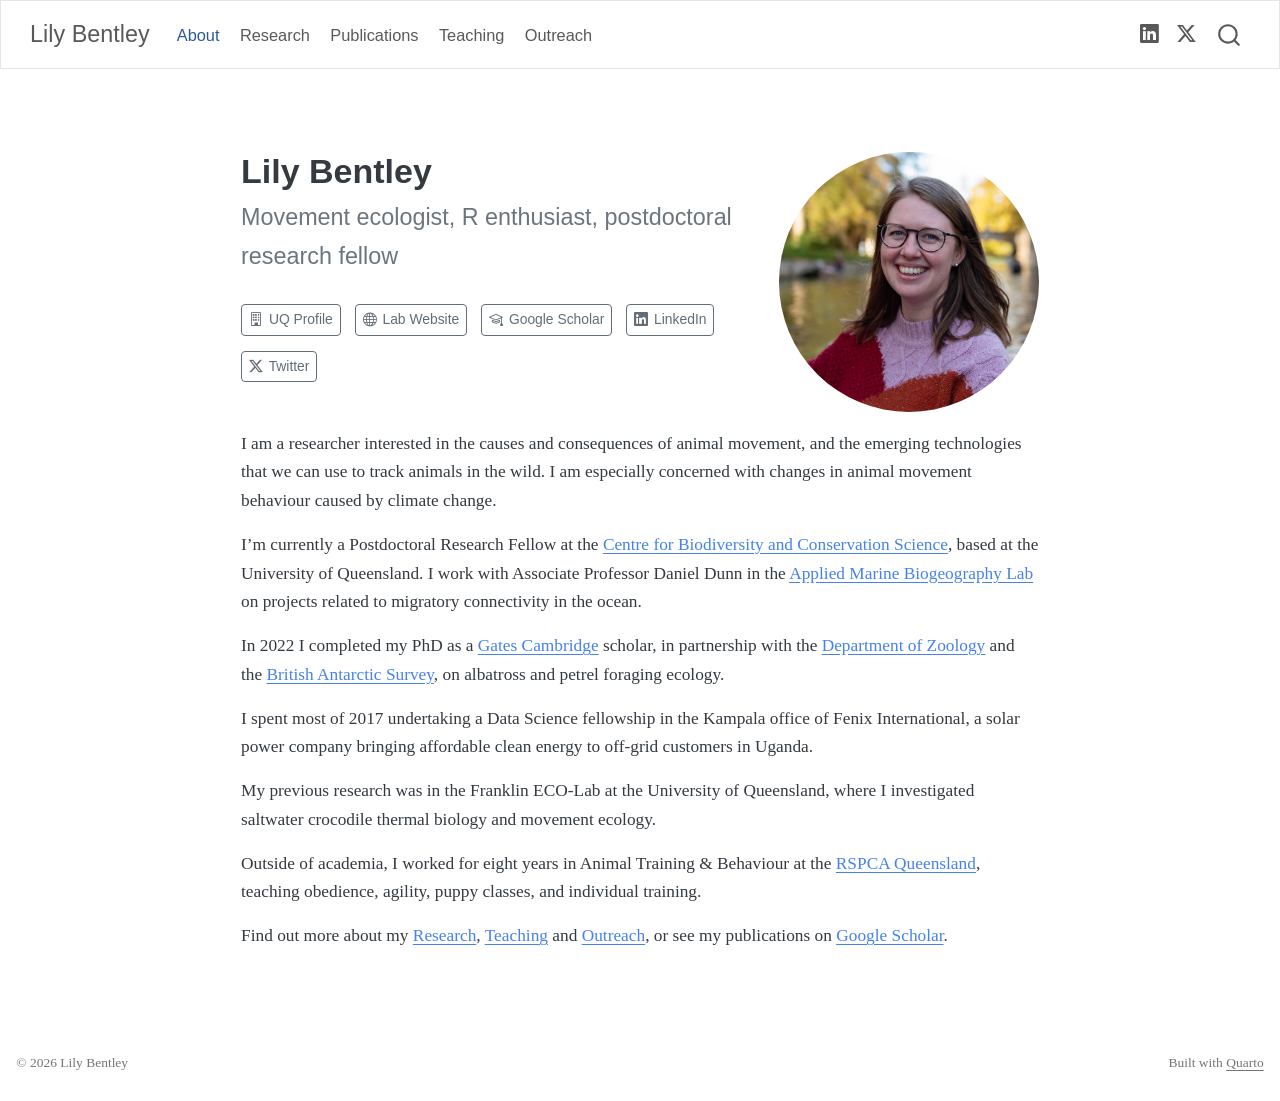
==== docs/index.html @ 76a7fb22 "v1 v1" ====
<!DOCTYPE html>
<html xmlns="http://www.w3.org/1999/xhtml" lang="en" xml:lang="en"><head>

<meta charset="utf-8">
<meta name="generator" content="quarto-1.10.18">

<meta name="viewport" content="width=device-width, initial-scale=1.0, user-scalable=yes">


<title>Lily Bentley</title>
<style>
/* Default styles provided by pandoc.
** See https://pandoc.org/MANUAL.html#variables-for-html for config info.
*/
span.smallcaps{font-variant: small-caps;}
div.columns{display: flex; gap: 1.5em;}
div.column{flex: auto;}
@media screen {
div.columns{gap: min(4vw, 1.5em);}
div.column{overflow-x: auto;}
}
div.hanging-indent{margin-left: 1.5em; text-indent: -1.5em;}
ul.task-list{list-style: none;}
ul.task-list li input[type="checkbox"] {
  width: 0.8em;
  margin: 0 0.8em 0.2em -1em; /* quarto-specific, see https://github.com/quarto-dev/quarto-cli/issues/4556 */ 
  vertical-align: middle;
}
</style>


<script src="site_libs/quarto-nav/quarto-nav.js"></script>
<script src="site_libs/quarto-nav/headroom.min.js"></script>
<script src="site_libs/clipboard/clipboard.min.js"></script>
<script src="site_libs/quarto-search/autocomplete.umd.js"></script>
<script src="site_libs/quarto-search/fuse.min.js"></script>
<script src="site_libs/quarto-search/quarto-search.js"></script>
<meta name="quarto:offset" content="./">
<script src="site_libs/quarto-html/quarto.js" type="module"></script>
<script src="site_libs/quarto-html/tabsets/tabsets.js" type="module"></script>
<script src="site_libs/quarto-html/popper.min.js"></script>
<script src="site_libs/quarto-html/tippy.umd.min.js"></script>
<link href="site_libs/quarto-html/tippy.css" rel="stylesheet">
<link href="site_libs/quarto-html/quarto-syntax-highlighting-64a204ab8560d761af7679ceaba22944.css" rel="stylesheet" id="quarto-text-highlighting-styles">
<script src="site_libs/bootstrap/bootstrap.min.js"></script>
<link href="site_libs/bootstrap/bootstrap-icons.css" rel="stylesheet">
<link href="site_libs/bootstrap/bootstrap-529c26969d27a2a2473a4b9f3bafd9fb.min.css" rel="stylesheet" append-hash="true" id="quarto-bootstrap" data-mode="light">
<script id="quarto-search-options" type="application/json">{
  "location": "navbar",
  "copy-button": false,
  "collapse-after": 3,
  "panel-placement": "end",
  "type": "overlay",
  "limit": 50,
  "keyboard-shortcut": [
    "f",
    "/",
    "s"
  ],
  "show-item-context": false,
  "language": {
    "search-no-results-text": "No results",
    "search-matching-documents-text": "matching documents",
    "search-copy-link-title": "Copy link to search",
    "search-hide-matches-text": "Hide additional matches",
    "search-more-match-text": "more match in this document",
    "search-more-matches-text": "more matches in this document",
    "search-clear-button-title": "Clear",
    "search-text-placeholder": "",
    "search-detached-cancel-button-title": "Cancel",
    "search-submit-button-title": "Submit",
    "search-label": "Search"
  }
}</script>


<link rel="stylesheet" href="styles.css">
</head>

<body class="nav-fixed fullcontent quarto-light">

<div id="quarto-search-results"></div>
  <header id="quarto-header" class="headroom fixed-top">
    <nav class="navbar navbar-expand-lg " data-bs-theme="dark">
      <div class="navbar-container container-fluid">
      <div class="navbar-brand-container mx-auto">
    <a class="navbar-brand" href="./index.html">
    <span class="navbar-title">Lily Bentley</span>
    </a>
  </div>
            <div id="quarto-search" class="" title="Search"></div>
          <button class="navbar-toggler" type="button" data-bs-toggle="collapse" data-bs-target="#navbarCollapse" aria-controls="navbarCollapse" role="menu" aria-expanded="false" aria-label="Toggle navigation" onclick="if (window.quartoToggleHeadroom) { window.quartoToggleHeadroom(); }">
  <span class="navbar-toggler-icon"></span>
</button>
          <div class="collapse navbar-collapse" id="navbarCollapse">
            <ul class="navbar-nav navbar-nav-scroll me-auto">
  <li class="nav-item">
    <a class="nav-link active" href="./index.html" aria-current="page"> 
<span class="menu-text">About</span></a>
  </li>  
  <li class="nav-item">
    <a class="nav-link" href="./research.html"> 
<span class="menu-text">Research</span></a>
  </li>  
  <li class="nav-item">
    <a class="nav-link" href="https://scholar.google.com/citations?user=ZLBy3hIAAAAJ&amp;hl=en"> 
<span class="menu-text">Publications</span></a>
  </li>  
  <li class="nav-item">
    <a class="nav-link" href="./teaching.html"> 
<span class="menu-text">Teaching</span></a>
  </li>  
  <li class="nav-item">
    <a class="nav-link" href="./outreach.html"> 
<span class="menu-text">Outreach</span></a>
  </li>  
</ul>
            <ul class="navbar-nav navbar-nav-scroll ms-auto">
  <li class="nav-item compact">
    <a class="nav-link" href="https://au.linkedin.com/in/lily-bentley-45000776"> <i class="bi bi-linkedin" role="img" aria-label="LinkedIn">
</i> 
<span class="menu-text"></span></a>
  </li>  
  <li class="nav-item compact">
    <a class="nav-link" href="http://www.twitter.com/lilybentley"> <i class="bi bi-twitter-x" role="img" aria-label="X / Twitter">
</i> 
<span class="menu-text"></span></a>
  </li>  
</ul>
          </div> <!-- /navcollapse -->
            <div class="quarto-navbar-tools">
</div>
      </div> <!-- /container-fluid -->
    </nav>
</header>
<!-- content -->
<div id="quarto-content" class="quarto-container page-columns page-rows-contents page-layout-article page-navbar">
<!-- sidebar -->
<!-- margin-sidebar -->
    
<!-- main -->
<main class="content page-columns page-full" id="quarto-document-content">




<div class="quarto-about-solana column-body">
  <div class="about-entity">
    <div class="entity-contents">
      <header id="title-block-header" class="quarto-title-block default">
<div class="quarto-title">
<h1 class="title">Lily Bentley</h1>
<p class="subtitle lead">Movement ecologist, R enthusiast, postdoctoral research fellow</p>
</div>
<div class="quarto-title-meta">
  </div>
</header> <div class="about-links">
  <a href="https://cbcs.centre.uq.edu.au/profile/2253/lily-bentley" class="about-link" rel="" target="">
    <i class="bi bi-building"></i>
     <span class="about-link-text">UQ Profile</span>
  </a>
  <a href="https://www.marinebiogeo.org/the-lab" class="about-link" rel="" target="">
    <i class="bi bi-globe"></i>
     <span class="about-link-text">Lab Website</span>
  </a>
  <a href="https://scholar.google.com/citations?user=ZLBy3hIAAAAJ&amp;hl=en" class="about-link" rel="" target="">
    <i class="bi bi-mortarboard"></i>
     <span class="about-link-text">Google Scholar</span>
  </a>
  <a href="https://au.linkedin.com/in/lily-bentley-45000776" class="about-link" rel="" target="">
    <i class="bi bi-linkedin"></i>
     <span class="about-link-text">LinkedIn</span>
  </a>
  <a href="http://www.twitter.com/lilybentley" class="about-link" rel="" target="">
    <i class="bi bi-twitter-x"></i>
     <span class="about-link-text">Twitter</span>
  </a>
</div>
      <div class="about-contents"><div id="about-block">
</div></div>
    </div>
    <img src="img/profile.jpg" class="about-image
  round " style="height: 15em; width: 15em;">
  </div>
</div>

<p>I am a researcher interested in the causes and consequences of animal movement, and the emerging technologies that we can use to track animals in the wild. I am especially concerned with changes in animal movement behaviour caused by climate change.</p>
<p>I’m currently a Postdoctoral Research Fellow at the <a href="https://cbcs.centre.uq.edu.au/profile/2253/lily-bentley">Centre for Biodiversity and Conservation Science</a>, based at the University of Queensland. I work with Associate Professor Daniel Dunn in the <a href="https://www.marinebiogeo.org/the-lab">Applied Marine Biogeography Lab</a> on projects related to migratory connectivity in the ocean.</p>
<p>In 2022 I completed my PhD as a <a href="https://www.gatescambridge.org">Gates Cambridge</a> scholar, in partnership with the <a href="https://www.zoo.cam.ac.uk">Department of Zoology</a> and the <a href="https://www.bas.ac.uk">British Antarctic Survey</a>, on albatross and petrel foraging ecology.</p>
<p>I spent most of 2017 undertaking a Data Science fellowship in the Kampala office of Fenix International, a solar power company bringing affordable clean energy to off-grid customers in Uganda.</p>
<p>My previous research was in the Franklin ECO-Lab at the University of Queensland, where I investigated saltwater crocodile thermal biology and movement ecology.</p>
<p>Outside of academia, I worked for eight years in Animal Training &amp; Behaviour at the <a href="https://www.rspcaqld.org.au">RSPCA Queensland</a>, teaching obedience, agility, puppy classes, and individual training.</p>
<p>Find out more about my <a href="./research.html">Research</a>, <a href="./teaching.html">Teaching</a> and <a href="./outreach.html">Outreach</a>, or see my publications on <a href="https://scholar.google.com/citations?user=ZLBy3hIAAAAJ&amp;hl=en">Google Scholar</a>.</p>




</main> <!-- /main -->
<script id="quarto-html-after-body" type="application/javascript">
  window.document.addEventListener("DOMContentLoaded", function (event) {
    const isCodeAnnotation = (el) => {
      for (const clz of el.classList) {
        if (clz.startsWith('code-annotation-')) {                     
          return true;
        }
      }
      return false;
    }
    const onCopySuccess = function(e) {
      // button target
      const button = e.trigger;
      // don't keep focus
      button.blur();
      // flash "checked"
      button.classList.add('code-copy-button-checked');
      var currentTitle = button.getAttribute("title");
      button.setAttribute("title", "Copied!");
      let tooltip;
      if (window.bootstrap) {
        button.setAttribute("data-bs-toggle", "tooltip");
        button.setAttribute("data-bs-placement", "left");
        button.setAttribute("data-bs-title", "Copied!");
        tooltip = new bootstrap.Tooltip(button, 
          { trigger: "manual", 
            customClass: "code-copy-button-tooltip",
            offset: [0, -8]});
        tooltip.show();    
      }
      setTimeout(function() {
        if (tooltip) {
          tooltip.hide();
          button.removeAttribute("data-bs-title");
          button.removeAttribute("data-bs-toggle");
          button.removeAttribute("data-bs-placement");
        }
        button.setAttribute("title", currentTitle);
        button.classList.remove('code-copy-button-checked');
      }, 1000);
      // clear code selection
      e.clearSelection();
    }
    const getTextToCopy = function(trigger) {
      const outerScaffold = trigger.parentElement.cloneNode(true);
      const codeEl = outerScaffold.querySelector('code');
      for (const childEl of codeEl.children) {
        if (isCodeAnnotation(childEl)) {
          childEl.remove();
        }
      }
      return codeEl.innerText;
    }
    const clipboard = new window.ClipboardJS('.code-copy-button:not([data-in-quarto-modal])', {
      text: getTextToCopy
    });
    clipboard.on('success', onCopySuccess);
    if (window.document.getElementById('quarto-embedded-source-code-modal')) {
      const clipboardModal = new window.ClipboardJS('.code-copy-button[data-in-quarto-modal]', {
        text: getTextToCopy,
        container: window.document.getElementById('quarto-embedded-source-code-modal')
      });
      clipboardModal.on('success', onCopySuccess);
    }
      var localhostRegex = new RegExp(/^(?:http|https):\/\/localhost\:?[0-9]*\//);
      var mailtoRegex = new RegExp(/^mailto:/);
        var filterRegex = new RegExp("https:\/\/lilybentley\.github\.io");
      var isInternal = (href) => {
          return filterRegex.test(href) || localhostRegex.test(href) || mailtoRegex.test(href);
      }
      // Inspect non-navigation links and adorn them if external
     var links = window.document.querySelectorAll('a[href]:not(.nav-link):not(.navbar-brand):not(.toc-action):not(.sidebar-link):not(.sidebar-item-toggle):not(.pagination-link):not(.no-external):not([aria-hidden]):not(.dropdown-item):not(.quarto-navigation-tool):not(.about-link)');
      for (var i=0; i<links.length; i++) {
        const link = links[i];
        if (!isInternal(link.href)) {
          // undo the damage that might have been done by quarto-nav.js in the case of
          // links that we want to consider external
          if (link.dataset.originalHref !== undefined) {
            link.href = link.dataset.originalHref;
          }
            // target, if specified
            link.setAttribute("target", "_blank");
            if (link.getAttribute("rel") === null) {
              link.setAttribute("rel", "noopener");
            }
        }
      }
    function tippyHover(el, contentFn, onTriggerFn, onUntriggerFn) {
      const config = {
        allowHTML: true,
        maxWidth: 500,
        delay: 100,
        arrow: false,
        appendTo: function(el) {
            return el.parentElement;
        },
        interactive: true,
        interactiveBorder: 10,
        theme: 'quarto',
        placement: 'bottom-start',
      };
      if (contentFn) {
        config.content = contentFn;
      }
      if (onTriggerFn) {
        config.onTrigger = onTriggerFn;
      }
      if (onUntriggerFn) {
        config.onUntrigger = onUntriggerFn;
      }
      window.tippy(el, config); 
    }
    const noterefs = window.document.querySelectorAll('a[role="doc-noteref"]');
    for (var i=0; i<noterefs.length; i++) {
      const ref = noterefs[i];
      tippyHover(ref, function() {
        // use id or data attribute instead here
        let href = ref.getAttribute('data-footnote-href') || ref.getAttribute('href');
        try { href = new URL(href).hash; } catch {}
        const id = href.replace(/^#\/?/, "");
        const note = window.document.getElementById(id);
        if (note) {
          return note.innerHTML;
        } else {
          return "";
        }
      });
    }
    const xrefs = window.document.querySelectorAll('a.quarto-xref');
    const processXRef = (id, note) => {
      // Strip column container classes
      const stripColumnClz = (el) => {
        el.classList.remove("page-full", "page-columns");
        if (el.children) {
          for (const child of el.children) {
            stripColumnClz(child);
          }
        }
      }
      stripColumnClz(note)
      if (id === null || id.startsWith('sec-')) {
        // Special case sections, only their first couple elements
        const container = document.createElement("div");
        if (note.children && note.children.length > 2) {
          container.appendChild(note.children[0].cloneNode(true));
          for (let i = 1; i < note.children.length; i++) {
            const child = note.children[i];
            if (child.tagName === "P" && child.innerText === "") {
              continue;
            } else {
              container.appendChild(child.cloneNode(true));
              break;
            }
          }
          if (window.Quarto?.typesetMath) {
            window.Quarto.typesetMath(container);
          }
          return container.innerHTML
        } else {
          if (window.Quarto?.typesetMath) {
            window.Quarto.typesetMath(note);
          }
          return note.innerHTML;
        }
      } else {
        // Remove any anchor links if they are present
        const anchorLink = note.querySelector('a.anchorjs-link');
        if (anchorLink) {
          anchorLink.remove();
        }
        if (window.Quarto?.typesetMath) {
          window.Quarto.typesetMath(note);
        }
        if (note.classList.contains("callout")) {
          return note.outerHTML;
        } else {
          return note.innerHTML;
        }
      }
    }
    for (var i=0; i<xrefs.length; i++) {
      const xref = xrefs[i];
      tippyHover(xref, undefined, function(instance) {
        instance.disable();
        let url = xref.getAttribute('href');
        let hash = undefined; 
        if (url.startsWith('#')) {
          hash = url;
        } else {
          try { hash = new URL(url).hash; } catch {}
        }
        if (hash) {
          const id = hash.replace(/^#\/?/, "");
          const note = window.document.getElementById(id);
          if (note !== null) {
            try {
              const html = processXRef(id, note.cloneNode(true));
              instance.setContent(html);
            } finally {
              instance.enable();
              instance.show();
            }
          } else {
            // See if we can fetch this
            fetch(url.split('#')[0])
            .then(res => res.text())
            .then(html => {
              const parser = new DOMParser();
              const htmlDoc = parser.parseFromString(html, "text/html");
              const note = htmlDoc.getElementById(id);
              if (note !== null) {
                const html = processXRef(id, note);
                instance.setContent(html);
              } 
            }).finally(() => {
              instance.enable();
              instance.show();
            });
          }
        } else {
          // See if we can fetch a full url (with no hash to target)
          // This is a special case and we should probably do some content thinning / targeting
          fetch(url)
          .then(res => res.text())
          .then(html => {
            const parser = new DOMParser();
            const htmlDoc = parser.parseFromString(html, "text/html");
            const note = htmlDoc.querySelector('main.content');
            if (note !== null) {
              // This should only happen for chapter cross references
              // (since there is no id in the URL)
              // remove the first header
              if (note.children.length > 0 && note.children[0].tagName === "HEADER") {
                note.children[0].remove();
              }
              const html = processXRef(null, note);
              instance.setContent(html);
            } 
          }).finally(() => {
            instance.enable();
            instance.show();
          });
        }
      }, function(instance) {
      });
    }
        let selectedAnnoteEl;
        const selectorForAnnotation = ( cell, annotation) => {
          let cellAttr = 'data-code-cell="' + cell + '"';
          let lineAttr = 'data-code-annotation="' +  annotation + '"';
          const selector = 'span[' + cellAttr + '][' + lineAttr + ']';
          return selector;
        }
        const selectCodeLines = (annoteEl) => {
          const doc = window.document;
          const targetCell = annoteEl.getAttribute("data-target-cell");
          const targetAnnotation = annoteEl.getAttribute("data-target-annotation");
          const annoteSpan = window.document.querySelector(selectorForAnnotation(targetCell, targetAnnotation));
          const lines = annoteSpan.getAttribute("data-code-lines").split(",");
          const lineIds = lines.map((line) => {
            return targetCell + "-" + line;
          })
          let top = null;
          let height = null;
          let parent = null;
          if (lineIds.length > 0) {
              //compute the position of the single el (top and bottom and make a div)
              const el = window.document.getElementById(lineIds[0]);
              top = el.offsetTop;
              height = el.offsetHeight;
              parent = el.parentElement.parentElement;
            if (lineIds.length > 1) {
              const lastEl = window.document.getElementById(lineIds[lineIds.length - 1]);
              const bottom = lastEl.offsetTop + lastEl.offsetHeight;
              height = bottom - top;
            }
            if (top !== null && height !== null && parent !== null) {
              // cook up a div (if necessary) and position it 
              let div = window.document.getElementById("code-annotation-line-highlight");
              if (div === null) {
                div = window.document.createElement("div");
                div.setAttribute("id", "code-annotation-line-highlight");
                div.style.position = 'absolute';
                parent.appendChild(div);
              }
              div.style.top = top - 2 + "px";
              div.style.height = height + 4 + "px";
              div.style.left = 0;
              let gutterDiv = window.document.getElementById("code-annotation-line-highlight-gutter");
              if (gutterDiv === null) {
                gutterDiv = window.document.createElement("div");
                gutterDiv.setAttribute("id", "code-annotation-line-highlight-gutter");
                gutterDiv.style.position = 'absolute';
                const codeCell = window.document.getElementById(targetCell);
                const gutter = codeCell.querySelector('.code-annotation-gutter');
                gutter.appendChild(gutterDiv);
              }
              gutterDiv.style.top = top - 2 + "px";
              gutterDiv.style.height = height + 4 + "px";
            }
            selectedAnnoteEl = annoteEl;
          }
        };
        const unselectCodeLines = () => {
          const elementsIds = ["code-annotation-line-highlight", "code-annotation-line-highlight-gutter"];
          elementsIds.forEach((elId) => {
            const div = window.document.getElementById(elId);
            if (div) {
              div.remove();
            }
          });
          selectedAnnoteEl = undefined;
        };
          // Handle positioning of the toggle
      window.addEventListener(
        "resize",
        throttle(() => {
          elRect = undefined;
          if (selectedAnnoteEl) {
            selectCodeLines(selectedAnnoteEl);
          }
        }, 10)
      );
      function throttle(fn, ms) {
      let throttle = false;
      let timer;
        return (...args) => {
          if(!throttle) { // first call gets through
              fn.apply(this, args);
              throttle = true;
          } else { // all the others get throttled
              if(timer) clearTimeout(timer); // cancel #2
              timer = setTimeout(() => {
                fn.apply(this, args);
                timer = throttle = false;
              }, ms);
          }
        };
      }
        // Attach click handler to the DT
        const annoteDls = window.document.querySelectorAll('dt[data-target-cell]');
        for (const annoteDlNode of annoteDls) {
          annoteDlNode.addEventListener('click', (event) => {
            const clickedEl = event.target;
            if (clickedEl !== selectedAnnoteEl) {
              unselectCodeLines();
              const activeEl = window.document.querySelector('dt[data-target-cell].code-annotation-active');
              if (activeEl) {
                activeEl.classList.remove('code-annotation-active');
              }
              selectCodeLines(clickedEl);
              clickedEl.classList.add('code-annotation-active');
            } else {
              // Unselect the line
              unselectCodeLines();
              clickedEl.classList.remove('code-annotation-active');
            }
          });
        }
    const findCites = (el) => {
      const parentEl = el.parentElement;
      if (parentEl) {
        const cites = parentEl.dataset.cites;
        if (cites) {
          return {
            el,
            cites: cites.split(' ')
          };
        } else {
          return findCites(el.parentElement)
        }
      } else {
        return undefined;
      }
    };
    var bibliorefs = window.document.querySelectorAll('a[role="doc-biblioref"]');
    for (var i=0; i<bibliorefs.length; i++) {
      const ref = bibliorefs[i];
      const citeInfo = findCites(ref);
      if (citeInfo) {
        tippyHover(citeInfo.el, function() {
          var popup = window.document.createElement('div');
          citeInfo.cites.forEach(function(cite) {
            var citeDiv = window.document.createElement('div');
            citeDiv.classList.add('hanging-indent');
            citeDiv.classList.add('csl-entry');
            var biblioDiv = window.document.getElementById('ref-' + cite);
            if (biblioDiv) {
              citeDiv.innerHTML = biblioDiv.innerHTML;
            }
            popup.appendChild(citeDiv);
          });
          return popup.innerHTML;
        });
      }
    }
  });
  </script>
</div> <!-- /content -->
<footer class="footer">
  <div class="nav-footer">
    <div class="nav-footer-left">
<p>© 2026 Lily Bentley</p>
</div>   
    <div class="nav-footer-center">
      &nbsp;
    </div>
    <div class="nav-footer-right">
<p>Built with <a href="https://quarto.org">Quarto</a></p>
</div>
  </div>
</footer>




</body></html>
---- docs/site_libs/quarto-html/tippy.css ----
.tippy-box[data-animation=fade][data-state=hidden]{opacity:0}[data-tippy-root]{max-width:calc(100vw - 10px)}.tippy-box{position:relative;background-color:#333;color:#fff;border-radius:4px;font-size:14px;line-height:1.4;white-space:normal;outline:0;transition-property:transform,visibility,opacity}.tippy-box[data-placement^=top]>.tippy-arrow{bottom:0}.tippy-box[data-placement^=top]>.tippy-arrow:before{bottom:-7px;left:0;border-width:8px 8px 0;border-top-color:initial;transform-origin:center top}.tippy-box[data-placement^=bottom]>.tippy-arrow{top:0}.tippy-box[data-placement^=bottom]>.tippy-arrow:before{top:-7px;left:0;border-width:0 8px 8px;border-bottom-color:initial;transform-origin:center bottom}.tippy-box[data-placement^=left]>.tippy-arrow{right:0}.tippy-box[data-placement^=left]>.tippy-arrow:before{border-width:8px 0 8px 8px;border-left-color:initial;right:-7px;transform-origin:center left}.tippy-box[data-placement^=right]>.tippy-arrow{left:0}.tippy-box[data-placement^=right]>.tippy-arrow:before{left:-7px;border-width:8px 8px 8px 0;border-right-color:initial;transform-origin:center right}.tippy-box[data-inertia][data-state=visible]{transition-timing-function:cubic-bezier(.54,1.5,.38,1.11)}.tippy-arrow{width:16px;height:16px;color:#333}.tippy-arrow:before{content:"";position:absolute;border-color:transparent;border-style:solid}.tippy-content{position:relative;padding:5px 9px;z-index:1}
---- docs/site_libs/quarto-html/quarto-syntax-highlighting-64a204ab8560d761af7679ceaba22944.css ----
/* quarto syntax highlight colors */
:root {
  --quarto-hl-ot-color: #003B4F;
  --quarto-hl-at-color: #657422;
  --quarto-hl-ss-color: #20794D;
  --quarto-hl-an-color: #5E5E5E;
  --quarto-hl-fu-color: #4758AB;
  --quarto-hl-st-color: #20794D;
  --quarto-hl-cf-color: #003B4F;
  --quarto-hl-op-color: #5E5E5E;
  --quarto-hl-er-color: #AD0000;
  --quarto-hl-bn-color: #AD0000;
  --quarto-hl-al-color: #AD0000;
  --quarto-hl-va-color: #111111;
  --quarto-hl-bu-color: inherit;
  --quarto-hl-ex-color: inherit;
  --quarto-hl-pp-color: #AD0000;
  --quarto-hl-in-color: #5E5E5E;
  --quarto-hl-vs-color: #20794D;
  --quarto-hl-wa-color: #5E5E5E;
  --quarto-hl-do-color: #5E5E5E;
  --quarto-hl-im-color: #00769E;
  --quarto-hl-ch-color: #20794D;
  --quarto-hl-dt-color: #AD0000;
  --quarto-hl-fl-color: #AD0000;
  --quarto-hl-co-color: #5E5E5E;
  --quarto-hl-cv-color: #5E5E5E;
  --quarto-hl-cn-color: #8f5902;
  --quarto-hl-sc-color: #5E5E5E;
  --quarto-hl-dv-color: #AD0000;
  --quarto-hl-kw-color: #003B4F;
}

/* other quarto variables */
:root {
  --quarto-font-monospace: SFMono-Regular, Menlo, Monaco, Consolas, "Liberation Mono", "Courier New", monospace;
}

/* syntax highlight based on Pandoc's rules */
pre > code.sourceCode > span {
  color: #003B4F;
}

code.sourceCode > span {
  color: #003B4F;
}

div.sourceCode,
div.sourceCode pre.sourceCode {
  color: #003B4F;
}

/* Normal */
code span {
  color: #003B4F;
}

/* Alert */
code span.al {
  color: #AD0000;
  font-style: inherit;
}

/* Annotation */
code span.an {
  color: #5E5E5E;
  font-style: inherit;
}

/* Attribute */
code span.at {
  color: #657422;
  font-style: inherit;
}

/* BaseN */
code span.bn {
  color: #AD0000;
  font-style: inherit;
}

/* BuiltIn */
code span.bu {
  font-style: inherit;
}

/* ControlFlow */
code span.cf {
  color: #003B4F;
  font-weight: bold;
  font-style: inherit;
}

/* Char */
code span.ch {
  color: #20794D;
  font-style: inherit;
}

/* Constant */
code span.cn {
  color: #8f5902;
  font-style: inherit;
}

/* Comment */
code span.co {
  color: #5E5E5E;
  font-style: inherit;
}

/* CommentVar */
code span.cv {
  color: #5E5E5E;
  font-style: italic;
}

/* Documentation */
code span.do {
  color: #5E5E5E;
  font-style: italic;
}

/* DataType */
code span.dt {
  color: #AD0000;
  font-style: inherit;
}

/* DecVal */
code span.dv {
  color: #AD0000;
  font-style: inherit;
}

/* Error */
code span.er {
  color: #AD0000;
  font-style: inherit;
}

/* Extension */
code span.ex {
  font-style: inherit;
}

/* Float */
code span.fl {
  color: #AD0000;
  font-style: inherit;
}

/* Function */
code span.fu {
  color: #4758AB;
  font-style: inherit;
}

/* Import */
code span.im {
  color: #00769E;
  font-style: inherit;
}

/* Information */
code span.in {
  color: #5E5E5E;
  font-style: inherit;
}

/* Keyword */
code span.kw {
  color: #003B4F;
  font-weight: bold;
  font-style: inherit;
}

/* Operator */
code span.op {
  color: #5E5E5E;
  font-style: inherit;
}

/* Other */
code span.ot {
  color: #003B4F;
  font-style: inherit;
}

/* Preprocessor */
code span.pp {
  color: #AD0000;
  font-style: inherit;
}

/* SpecialChar */
code span.sc {
  color: #5E5E5E;
  font-style: inherit;
}

/* SpecialString */
code span.ss {
  color: #20794D;
  font-style: inherit;
}

/* String */
code span.st {
  color: #20794D;
  font-style: inherit;
}

/* Variable */
code span.va {
  color: #111111;
  font-style: inherit;
}

/* VerbatimString */
code span.vs {
  color: #20794D;
  font-style: inherit;
}

/* Warning */
code span.wa {
  color: #5E5E5E;
  font-style: italic;
}

.prevent-inlining {
  content: "</";
}

/*# sourceMappingURL=9d8d5bb603a83b8298b89080a598c93b.css.map */
---- docs/styles.css ----
/* Light touch on top of the litera theme */
body {
  font-size: 1.02rem;
  line-height: 1.65;
}

h2 {
  margin-top: 2rem;
  padding-bottom: 0.3rem;
  border-bottom: 1px solid #e5e5e5;
  font-size: 1.35rem;
}

/* Spacing for the teaching list (definition list) */
dl dt { margin-top: 1.2rem; font-weight: normal; }
dl dd { margin-left: 1.2rem; color: #555; }

/* Publications: a bit of space between entries */
main p { margin-bottom: 0.9rem; }
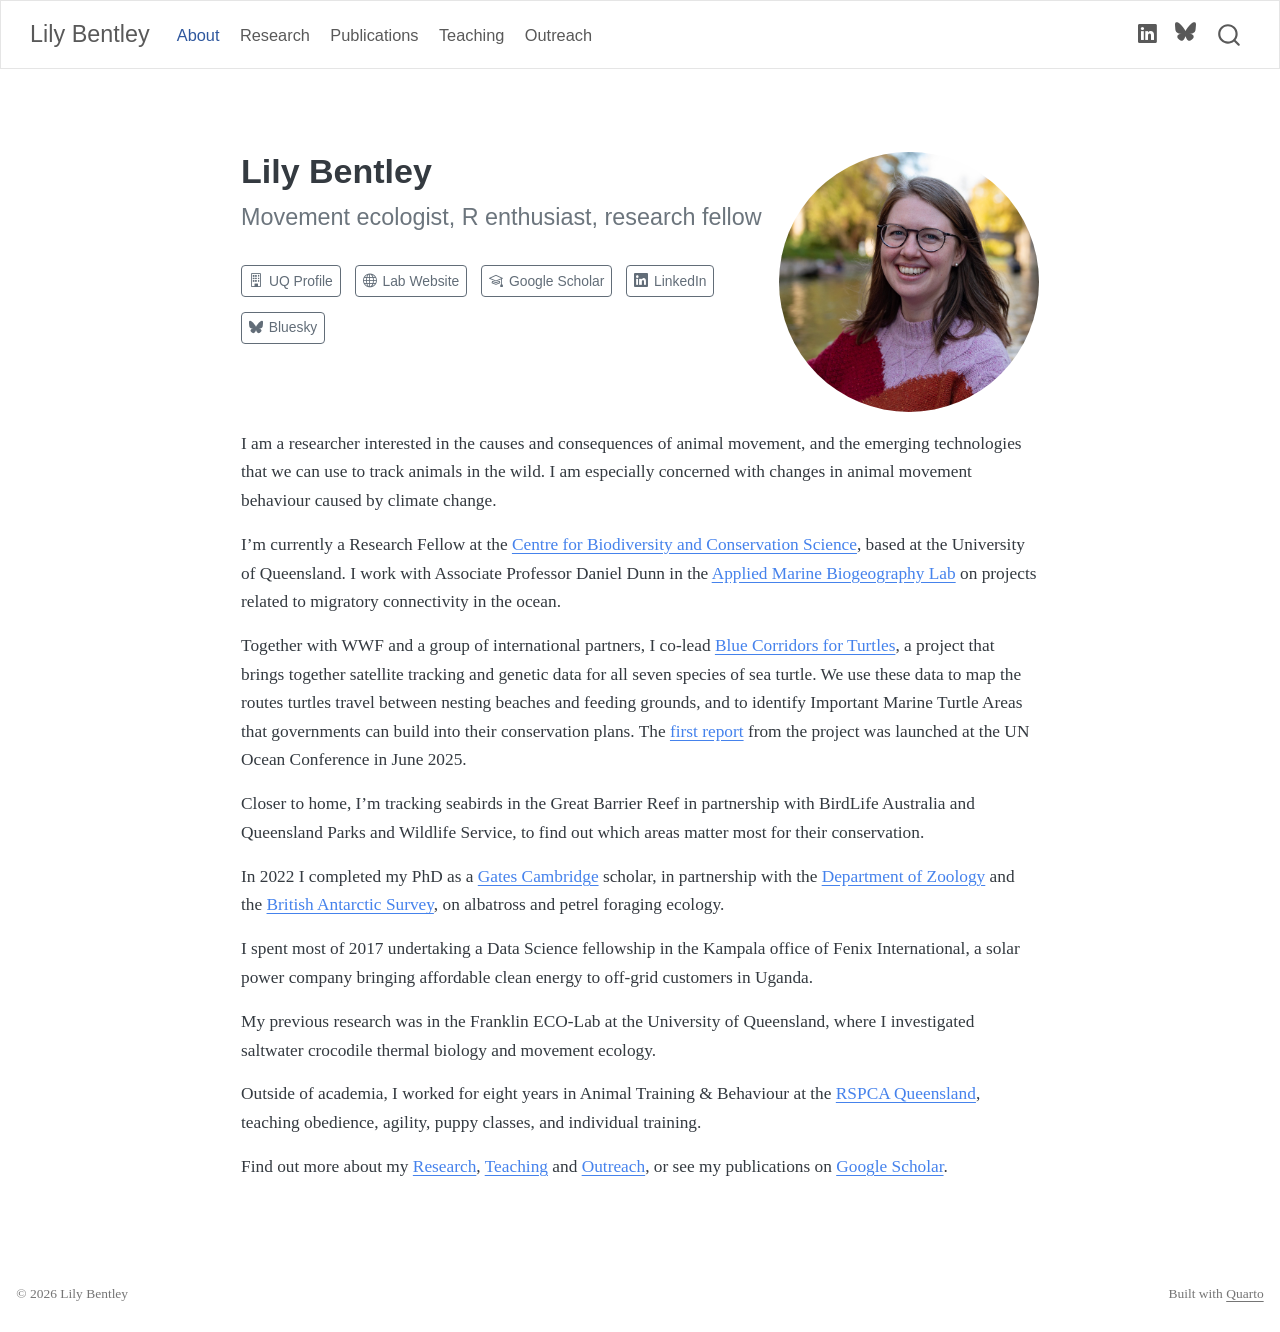
==== commit 28af5588: "v2" ====
--- a/docs/index.html
+++ b/docs/index.html
@@ -122,7 +122,7 @@
 <span class="menu-text"></span></a>
   </li>  
   <li class="nav-item compact">
-    <a class="nav-link" href="http://www.twitter.com/lilybentley"> <i class="bi bi-twitter-x" role="img" aria-label="X / Twitter">
+    <a class="nav-link" href="https://bsky.app/profile/lilybentley.bsky.social"> <i class="bi bi-bluesky" role="img" aria-label="Bluesky">
 </i> 
 <span class="menu-text"></span></a>
   </li>  
@@ -150,12 +150,12 @@
       <header id="title-block-header" class="quarto-title-block default">
 <div class="quarto-title">
 <h1 class="title">Lily Bentley</h1>
-<p class="subtitle lead">Movement ecologist, R enthusiast, postdoctoral research fellow</p>
+<p class="subtitle lead">Movement ecologist, R enthusiast, research fellow</p>
 </div>
 <div class="quarto-title-meta">
   </div>
 </header> <div class="about-links">
-  <a href="https://cbcs.centre.uq.edu.au/profile/2253/lily-bentley" class="about-link" rel="" target="">
+  <a href="https://cbcs.centre.uq.edu.au/profile/3189/lily-bentley" class="about-link" rel="" target="">
     <i class="bi bi-building"></i>
      <span class="about-link-text">UQ Profile</span>
   </a>
@@ -171,9 +171,9 @@
     <i class="bi bi-linkedin"></i>
      <span class="about-link-text">LinkedIn</span>
   </a>
-  <a href="http://www.twitter.com/lilybentley" class="about-link" rel="" target="">
-    <i class="bi bi-twitter-x"></i>
-     <span class="about-link-text">Twitter</span>
+  <a href="https://bsky.app/profile/lilybentley.bsky.social" class="about-link" rel="" target="">
+    <i class="bi bi-bluesky"></i>
+     <span class="about-link-text">Bluesky</span>
   </a>
 </div>
       <div class="about-contents"><div id="about-block">
@@ -185,7 +185,9 @@
 </div>
 
 <p>I am a researcher interested in the causes and consequences of animal movement, and the emerging technologies that we can use to track animals in the wild. I am especially concerned with changes in animal movement behaviour caused by climate change.</p>
-<p>I’m currently a Postdoctoral Research Fellow at the <a href="https://cbcs.centre.uq.edu.au/profile/2253/lily-bentley">Centre for Biodiversity and Conservation Science</a>, based at the University of Queensland. I work with Associate Professor Daniel Dunn in the <a href="https://www.marinebiogeo.org/the-lab">Applied Marine Biogeography Lab</a> on projects related to migratory connectivity in the ocean.</p>
+<p>I’m currently a Research Fellow at the <a href="https://cbcs.centre.uq.edu.au/profile/3189/lily-bentley">Centre for Biodiversity and Conservation Science</a>, based at the University of Queensland. I work with Associate Professor Daniel Dunn in the <a href="https://www.marinebiogeo.org/the-lab">Applied Marine Biogeography Lab</a> on projects related to migratory connectivity in the ocean.</p>
+<p>Together with WWF and a group of international partners, I co-lead <a href="https://www.argos-system.org/new-global-initiative-map-blue-corridors-for-turtles/">Blue Corridors for Turtles</a>, a project that brings together satellite tracking and genetic data for all seven species of sea turtle. We use these data to map the routes turtles travel between nesting beaches and feeding grounds, and to identify Important Marine Turtle Areas that governments can build into their conservation plans. The <a href="https://wwfafrica.awsassets.panda.org/downloads/blue-corridors-for-turtles_report.pdf">first report</a> from the project was launched at the UN Ocean Conference in June 2025.</p>
+<p>Closer to home, I’m tracking seabirds in the Great Barrier Reef in partnership with BirdLife Australia and Queensland Parks and Wildlife Service, to find out which areas matter most for their conservation.</p>
 <p>In 2022 I completed my PhD as a <a href="https://www.gatescambridge.org">Gates Cambridge</a> scholar, in partnership with the <a href="https://www.zoo.cam.ac.uk">Department of Zoology</a> and the <a href="https://www.bas.ac.uk">British Antarctic Survey</a>, on albatross and petrel foraging ecology.</p>
 <p>I spent most of 2017 undertaking a Data Science fellowship in the Kampala office of Fenix International, a solar power company bringing affordable clean energy to off-grid customers in Uganda.</p>
 <p>My previous research was in the Franklin ECO-Lab at the University of Queensland, where I investigated saltwater crocodile thermal biology and movement ecology.</p>
@@ -262,7 +264,7 @@
     }
       var localhostRegex = new RegExp(/^(?:http|https):\/\/localhost\:?[0-9]*\//);
       var mailtoRegex = new RegExp(/^mailto:/);
-        var filterRegex = new RegExp("https:\/\/lilybentley\.github\.io");
+        var filterRegex = new RegExp("https:\/\/lkbentley\.github\.io");
       var isInternal = (href) => {
           return filterRegex.test(href) || localhostRegex.test(href) || mailtoRegex.test(href);
       }
--- a/docs/styles.css
+++ b/docs/styles.css
@@ -17,3 +17,22 @@
 
 /* Publications: a bit of space between entries */
 main p { margin-bottom: 0.9rem; }
+
+/* Bluesky icon (drawn here so it works in any Quarto version) */
+.bi-bluesky::before {
+  content: "";
+  display: inline-block;
+  width: 1em;
+  height: 1em;
+  vertical-align: -0.125em;
+  background-color: currentColor;
+  -webkit-mask: url("data:image/svg+xml,%3Csvg xmlns='http://www.w3.org/2000/svg' viewBox='0 0 16 16'%3E%3Cpath d='M3.468 1.948C5.303 3.325 7.276 6.118 8 7.616c.725-1.498 2.698-4.29 4.532-5.668C13.855.955 16 .186 16 2.632c0 .489-.28 4.105-.444 4.692-.572 2.04-2.653 2.561-4.504 2.246 3.236.551 4.06 2.375 2.281 4.2-3.376 3.464-4.852-.87-5.23-1.98-.07-.204-.103-.3-.103-.218 0-.081-.033.014-.102.218-.379 1.11-1.855 5.444-5.231 1.98-1.778-1.825-.955-3.65 2.28-4.2-1.85.315-3.932-.205-4.503-2.246C.28 6.737 0 3.12 0 2.632 0 .186 2.145.955 3.468 1.948'/%3E%3C/svg%3E") no-repeat center / contain;
+          mask: url("data:image/svg+xml,%3Csvg xmlns='http://www.w3.org/2000/svg' viewBox='0 0 16 16'%3E%3Cpath d='M3.468 1.948C5.303 3.325 7.276 6.118 8 7.616c.725-1.498 2.698-4.29 4.532-5.668C13.855.955 16 .186 16 2.632c0 .489-.28 4.105-.444 4.692-.572 2.04-2.653 2.561-4.504 2.246 3.236.551 4.06 2.375 2.281 4.2-3.376 3.464-4.852-.87-5.23-1.98-.07-.204-.103-.3-.103-.218 0-.081-.033.014-.102.218-.379 1.11-1.855 5.444-5.231 1.98-1.778-1.825-.955-3.65 2.28-4.2-1.85.315-3.932-.205-4.503-2.246C.28 6.737 0 3.12 0 2.632 0 .186 2.145.955 3.468 1.948'/%3E%3C/svg%3E") no-repeat center / contain;
+}
+.navbar .bi-bluesky::before { width: 1.25rem; height: 1.25rem; }
+
+h3 {
+  margin-top: 1.6rem;
+  font-size: 1.1rem;
+  color: #555;
+}
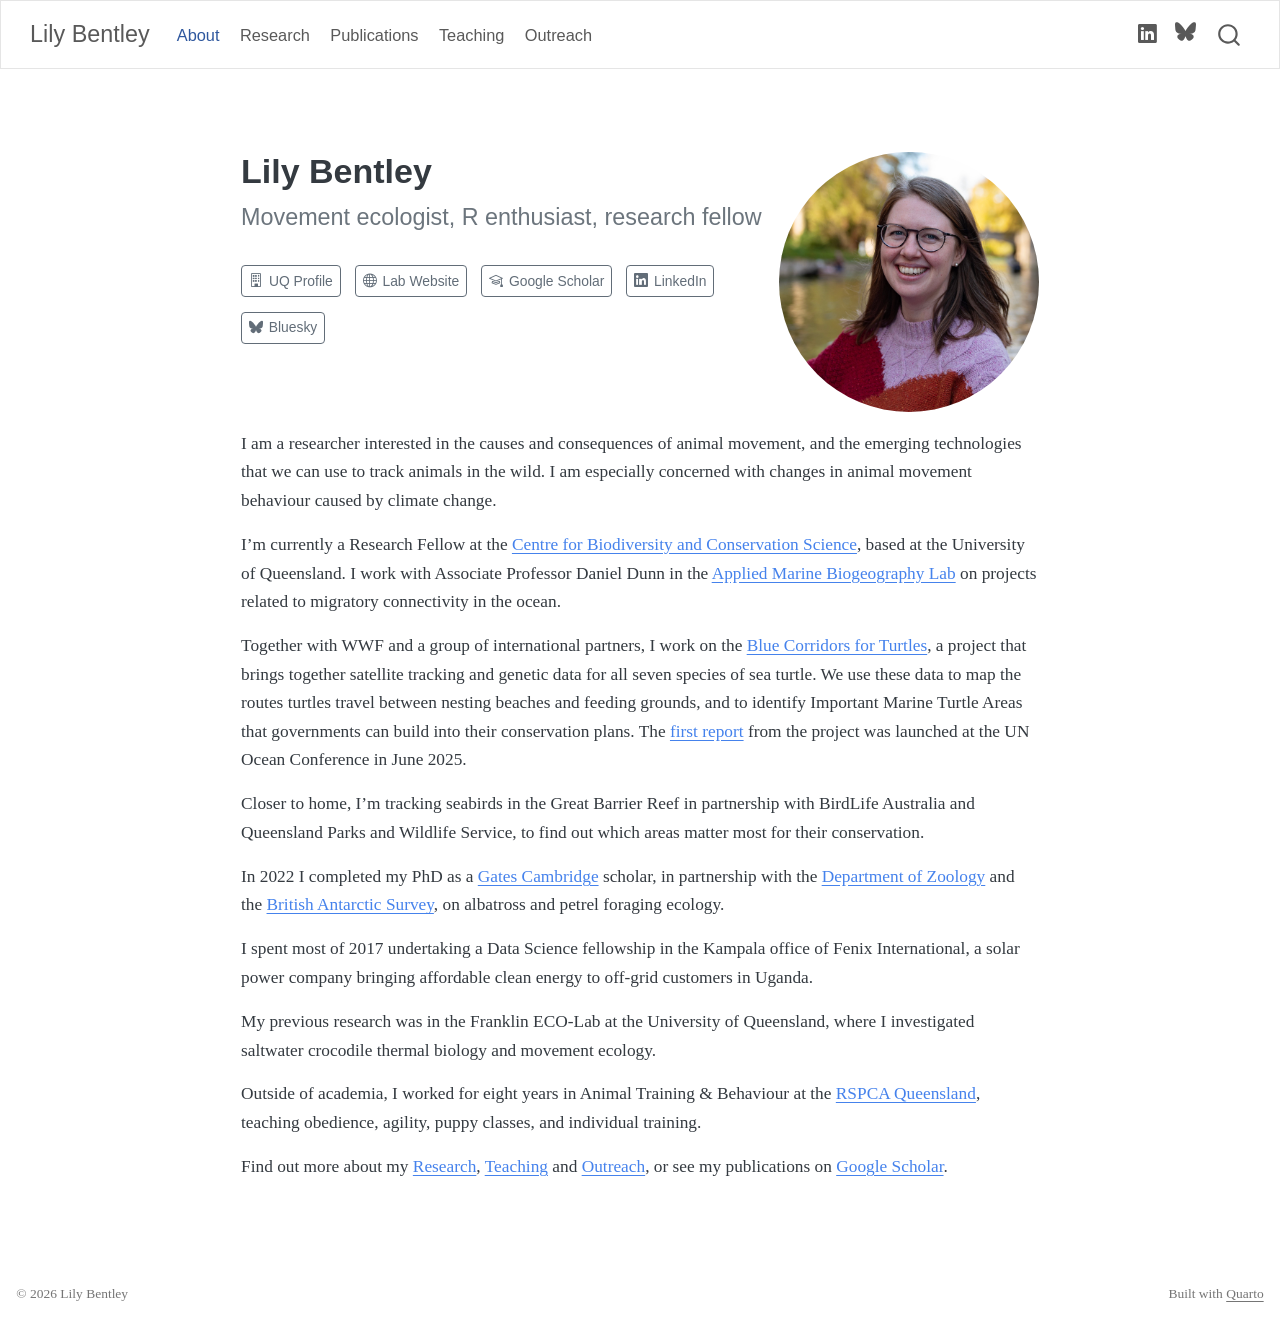
==== commit b97e7ad9: "Update index.html" ====
--- a/docs/index.html
+++ b/docs/index.html
@@ -186,7 +186,7 @@
 
 <p>I am a researcher interested in the causes and consequences of animal movement, and the emerging technologies that we can use to track animals in the wild. I am especially concerned with changes in animal movement behaviour caused by climate change.</p>
 <p>I’m currently a Research Fellow at the <a href="https://cbcs.centre.uq.edu.au/profile/3189/lily-bentley">Centre for Biodiversity and Conservation Science</a>, based at the University of Queensland. I work with Associate Professor Daniel Dunn in the <a href="https://www.marinebiogeo.org/the-lab">Applied Marine Biogeography Lab</a> on projects related to migratory connectivity in the ocean.</p>
-<p>Together with WWF and a group of international partners, I co-lead <a href="https://www.argos-system.org/new-global-initiative-map-blue-corridors-for-turtles/">Blue Corridors for Turtles</a>, a project that brings together satellite tracking and genetic data for all seven species of sea turtle. We use these data to map the routes turtles travel between nesting beaches and feeding grounds, and to identify Important Marine Turtle Areas that governments can build into their conservation plans. The <a href="https://wwfafrica.awsassets.panda.org/downloads/blue-corridors-for-turtles_report.pdf">first report</a> from the project was launched at the UN Ocean Conference in June 2025.</p>
+<p>Together with WWF and a group of international partners, I work on the <a href="https://www.argos-system.org/new-global-initiative-map-blue-corridors-for-turtles/">Blue Corridors for Turtles</a>, a project that brings together satellite tracking and genetic data for all seven species of sea turtle. We use these data to map the routes turtles travel between nesting beaches and feeding grounds, and to identify Important Marine Turtle Areas that governments can build into their conservation plans. The <a href="https://wwfafrica.awsassets.panda.org/downloads/blue-corridors-for-turtles_report.pdf">first report</a> from the project was launched at the UN Ocean Conference in June 2025.</p>
 <p>Closer to home, I’m tracking seabirds in the Great Barrier Reef in partnership with BirdLife Australia and Queensland Parks and Wildlife Service, to find out which areas matter most for their conservation.</p>
 <p>In 2022 I completed my PhD as a <a href="https://www.gatescambridge.org">Gates Cambridge</a> scholar, in partnership with the <a href="https://www.zoo.cam.ac.uk">Department of Zoology</a> and the <a href="https://www.bas.ac.uk">British Antarctic Survey</a>, on albatross and petrel foraging ecology.</p>
 <p>I spent most of 2017 undertaking a Data Science fellowship in the Kampala office of Fenix International, a solar power company bringing affordable clean energy to off-grid customers in Uganda.</p>
@@ -614,4 +614,4 @@
 
 
 
-</body></html>+</body></html>
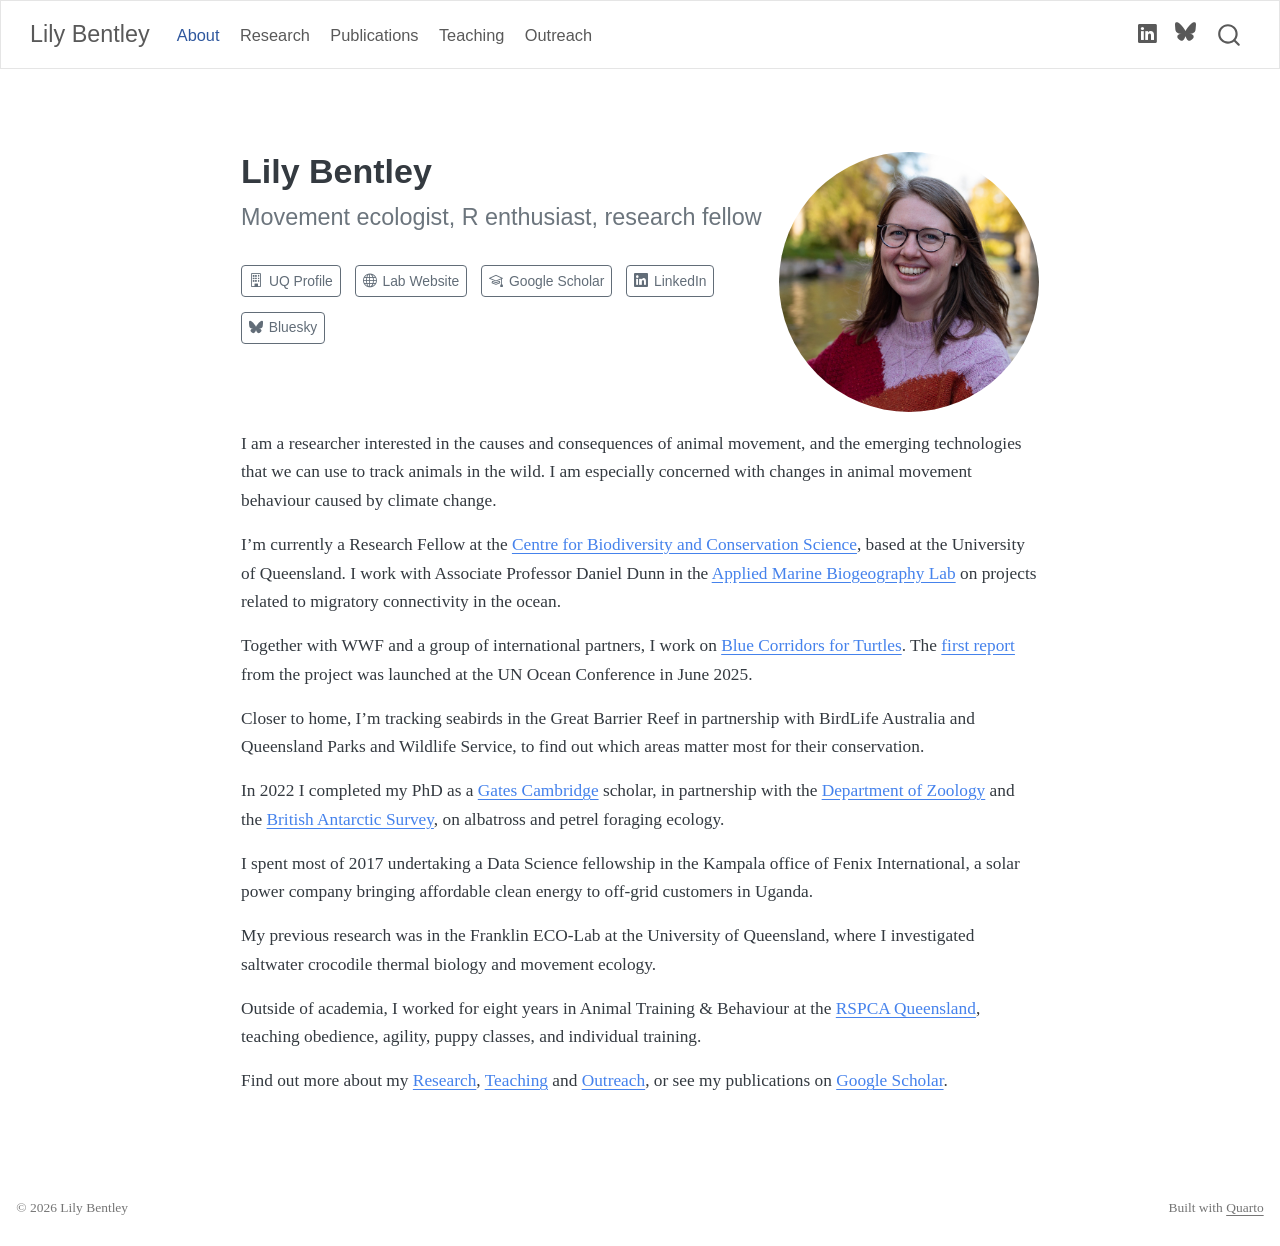
==== commit 845fe3cb: "v3" ====
--- a/docs/index.html
+++ b/docs/index.html
@@ -186,7 +186,7 @@
 
 <p>I am a researcher interested in the causes and consequences of animal movement, and the emerging technologies that we can use to track animals in the wild. I am especially concerned with changes in animal movement behaviour caused by climate change.</p>
 <p>I’m currently a Research Fellow at the <a href="https://cbcs.centre.uq.edu.au/profile/3189/lily-bentley">Centre for Biodiversity and Conservation Science</a>, based at the University of Queensland. I work with Associate Professor Daniel Dunn in the <a href="https://www.marinebiogeo.org/the-lab">Applied Marine Biogeography Lab</a> on projects related to migratory connectivity in the ocean.</p>
-<p>Together with WWF and a group of international partners, I work on the <a href="https://www.argos-system.org/new-global-initiative-map-blue-corridors-for-turtles/">Blue Corridors for Turtles</a>, a project that brings together satellite tracking and genetic data for all seven species of sea turtle. We use these data to map the routes turtles travel between nesting beaches and feeding grounds, and to identify Important Marine Turtle Areas that governments can build into their conservation plans. The <a href="https://wwfafrica.awsassets.panda.org/downloads/blue-corridors-for-turtles_report.pdf">first report</a> from the project was launched at the UN Ocean Conference in June 2025.</p>
+<p>Together with WWF and a group of international partners, I work on <a href="https://www.argos-system.org/new-global-initiative-map-blue-corridors-for-turtles/">Blue Corridors for Turtles</a>. The <a href="https://wwfafrica.awsassets.panda.org/downloads/blue-corridors-for-turtles_report.pdf">first report</a> from the project was launched at the UN Ocean Conference in June 2025.</p>
 <p>Closer to home, I’m tracking seabirds in the Great Barrier Reef in partnership with BirdLife Australia and Queensland Parks and Wildlife Service, to find out which areas matter most for their conservation.</p>
 <p>In 2022 I completed my PhD as a <a href="https://www.gatescambridge.org">Gates Cambridge</a> scholar, in partnership with the <a href="https://www.zoo.cam.ac.uk">Department of Zoology</a> and the <a href="https://www.bas.ac.uk">British Antarctic Survey</a>, on albatross and petrel foraging ecology.</p>
 <p>I spent most of 2017 undertaking a Data Science fellowship in the Kampala office of Fenix International, a solar power company bringing affordable clean energy to off-grid customers in Uganda.</p>
@@ -614,4 +614,4 @@
 
 
 
-</body></html>
+</body></html>
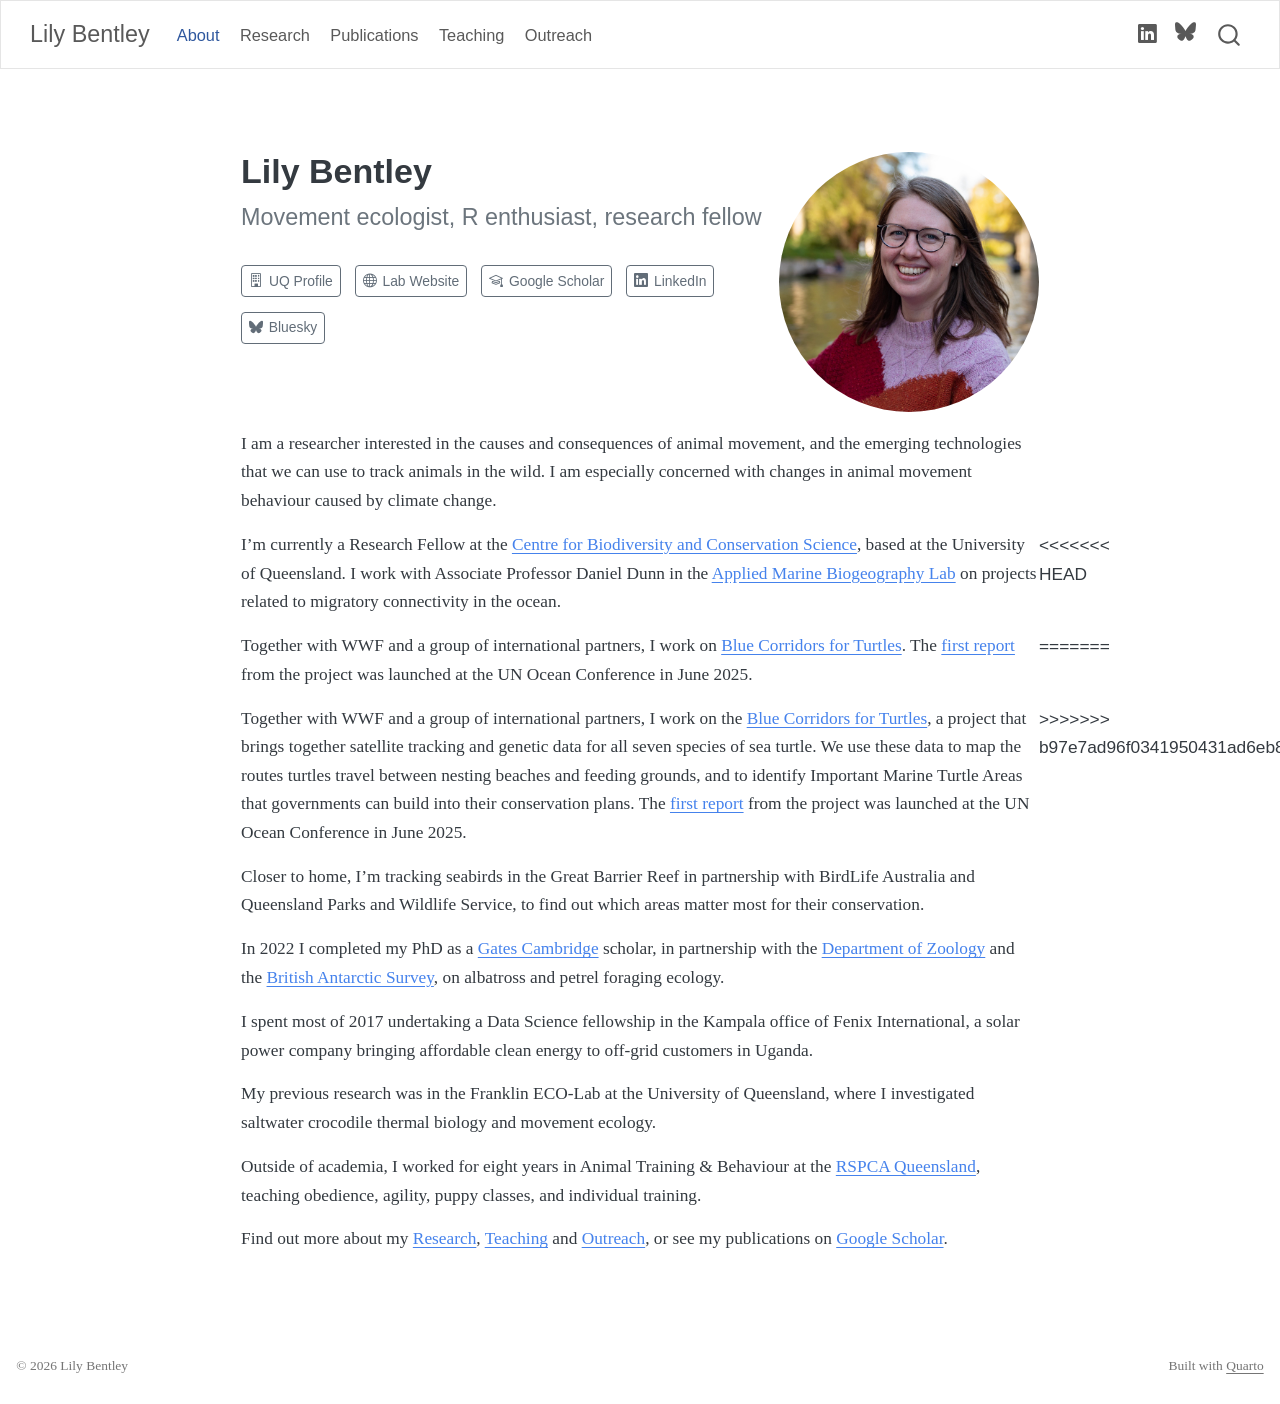
==== commit 8d69a6f8: "v3" ====
--- a/docs/index.html
+++ b/docs/index.html
@@ -186,7 +186,11 @@
 
 <p>I am a researcher interested in the causes and consequences of animal movement, and the emerging technologies that we can use to track animals in the wild. I am especially concerned with changes in animal movement behaviour caused by climate change.</p>
 <p>I’m currently a Research Fellow at the <a href="https://cbcs.centre.uq.edu.au/profile/3189/lily-bentley">Centre for Biodiversity and Conservation Science</a>, based at the University of Queensland. I work with Associate Professor Daniel Dunn in the <a href="https://www.marinebiogeo.org/the-lab">Applied Marine Biogeography Lab</a> on projects related to migratory connectivity in the ocean.</p>
+<<<<<<< HEAD
 <p>Together with WWF and a group of international partners, I work on <a href="https://www.argos-system.org/new-global-initiative-map-blue-corridors-for-turtles/">Blue Corridors for Turtles</a>. The <a href="https://wwfafrica.awsassets.panda.org/downloads/blue-corridors-for-turtles_report.pdf">first report</a> from the project was launched at the UN Ocean Conference in June 2025.</p>
+=======
+<p>Together with WWF and a group of international partners, I work on the <a href="https://www.argos-system.org/new-global-initiative-map-blue-corridors-for-turtles/">Blue Corridors for Turtles</a>, a project that brings together satellite tracking and genetic data for all seven species of sea turtle. We use these data to map the routes turtles travel between nesting beaches and feeding grounds, and to identify Important Marine Turtle Areas that governments can build into their conservation plans. The <a href="https://wwfafrica.awsassets.panda.org/downloads/blue-corridors-for-turtles_report.pdf">first report</a> from the project was launched at the UN Ocean Conference in June 2025.</p>
+>>>>>>> b97e7ad96f0341950431ad6eb8226f2313d44c94
 <p>Closer to home, I’m tracking seabirds in the Great Barrier Reef in partnership with BirdLife Australia and Queensland Parks and Wildlife Service, to find out which areas matter most for their conservation.</p>
 <p>In 2022 I completed my PhD as a <a href="https://www.gatescambridge.org">Gates Cambridge</a> scholar, in partnership with the <a href="https://www.zoo.cam.ac.uk">Department of Zoology</a> and the <a href="https://www.bas.ac.uk">British Antarctic Survey</a>, on albatross and petrel foraging ecology.</p>
 <p>I spent most of 2017 undertaking a Data Science fellowship in the Kampala office of Fenix International, a solar power company bringing affordable clean energy to off-grid customers in Uganda.</p>
@@ -614,4 +618,4 @@
 
 
 
-</body></html>+</body></html>
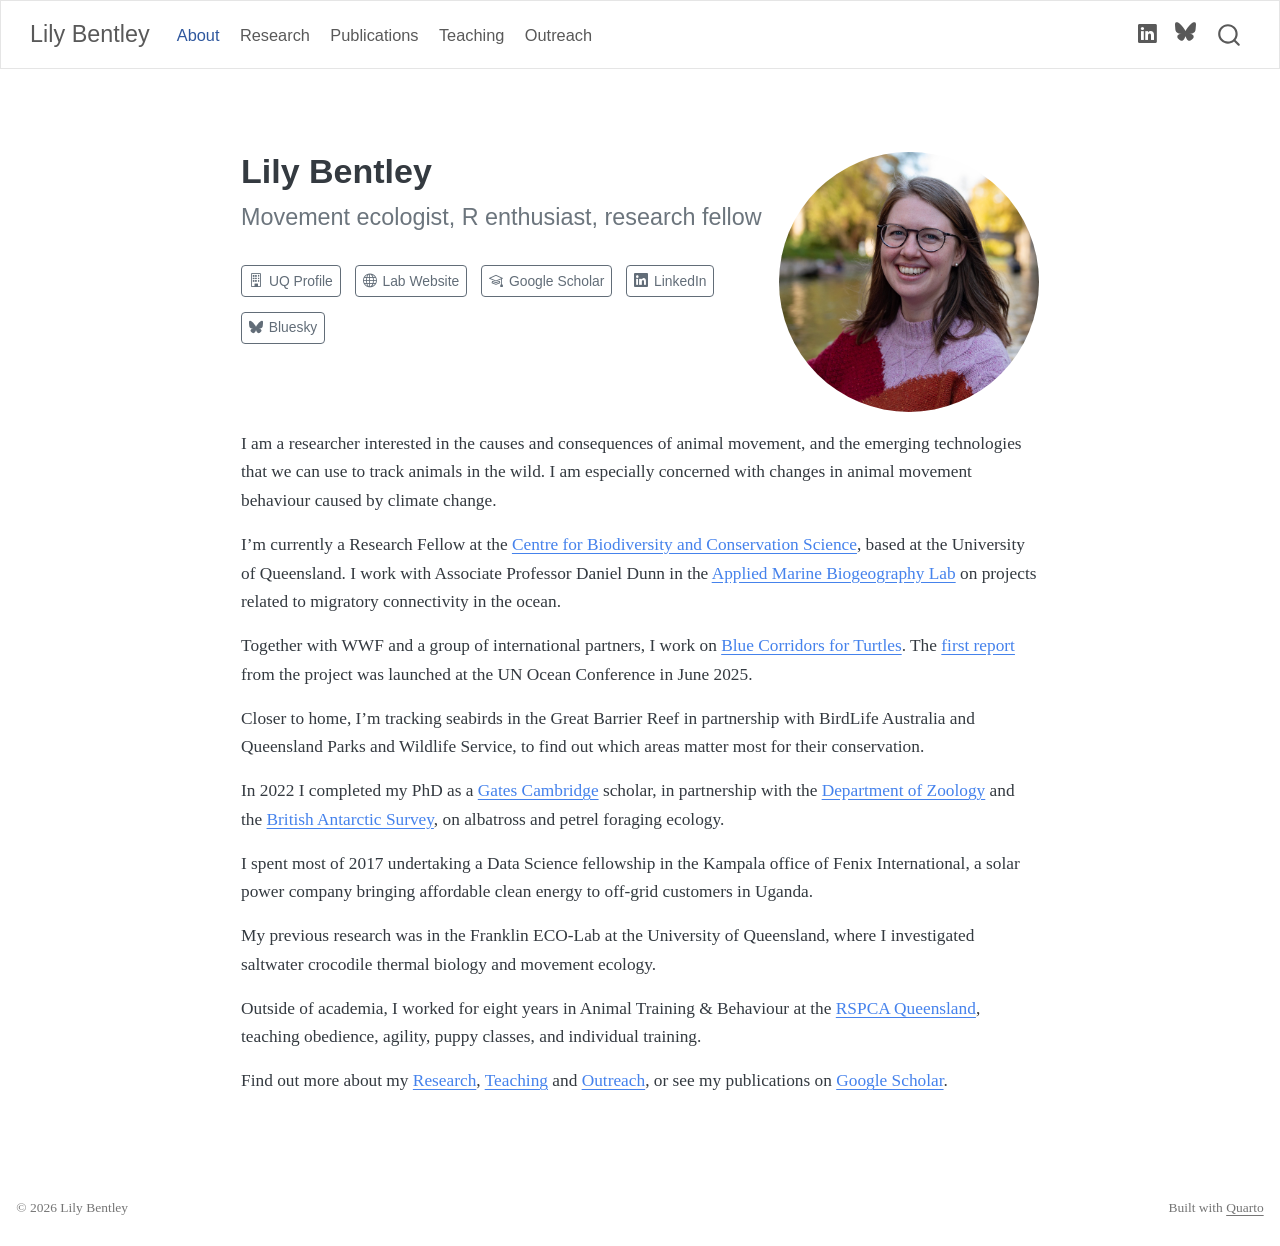
==== commit 981c4f43: "v3" ====
--- a/docs/index.html
+++ b/docs/index.html
@@ -186,11 +186,7 @@
 
 <p>I am a researcher interested in the causes and consequences of animal movement, and the emerging technologies that we can use to track animals in the wild. I am especially concerned with changes in animal movement behaviour caused by climate change.</p>
 <p>I’m currently a Research Fellow at the <a href="https://cbcs.centre.uq.edu.au/profile/3189/lily-bentley">Centre for Biodiversity and Conservation Science</a>, based at the University of Queensland. I work with Associate Professor Daniel Dunn in the <a href="https://www.marinebiogeo.org/the-lab">Applied Marine Biogeography Lab</a> on projects related to migratory connectivity in the ocean.</p>
-<<<<<<< HEAD
 <p>Together with WWF and a group of international partners, I work on <a href="https://www.argos-system.org/new-global-initiative-map-blue-corridors-for-turtles/">Blue Corridors for Turtles</a>. The <a href="https://wwfafrica.awsassets.panda.org/downloads/blue-corridors-for-turtles_report.pdf">first report</a> from the project was launched at the UN Ocean Conference in June 2025.</p>
-=======
-<p>Together with WWF and a group of international partners, I work on the <a href="https://www.argos-system.org/new-global-initiative-map-blue-corridors-for-turtles/">Blue Corridors for Turtles</a>, a project that brings together satellite tracking and genetic data for all seven species of sea turtle. We use these data to map the routes turtles travel between nesting beaches and feeding grounds, and to identify Important Marine Turtle Areas that governments can build into their conservation plans. The <a href="https://wwfafrica.awsassets.panda.org/downloads/blue-corridors-for-turtles_report.pdf">first report</a> from the project was launched at the UN Ocean Conference in June 2025.</p>
->>>>>>> b97e7ad96f0341950431ad6eb8226f2313d44c94
 <p>Closer to home, I’m tracking seabirds in the Great Barrier Reef in partnership with BirdLife Australia and Queensland Parks and Wildlife Service, to find out which areas matter most for their conservation.</p>
 <p>In 2022 I completed my PhD as a <a href="https://www.gatescambridge.org">Gates Cambridge</a> scholar, in partnership with the <a href="https://www.zoo.cam.ac.uk">Department of Zoology</a> and the <a href="https://www.bas.ac.uk">British Antarctic Survey</a>, on albatross and petrel foraging ecology.</p>
 <p>I spent most of 2017 undertaking a Data Science fellowship in the Kampala office of Fenix International, a solar power company bringing affordable clean energy to off-grid customers in Uganda.</p>
@@ -618,4 +614,4 @@
 
 
 
-</body></html>
+</body></html>
